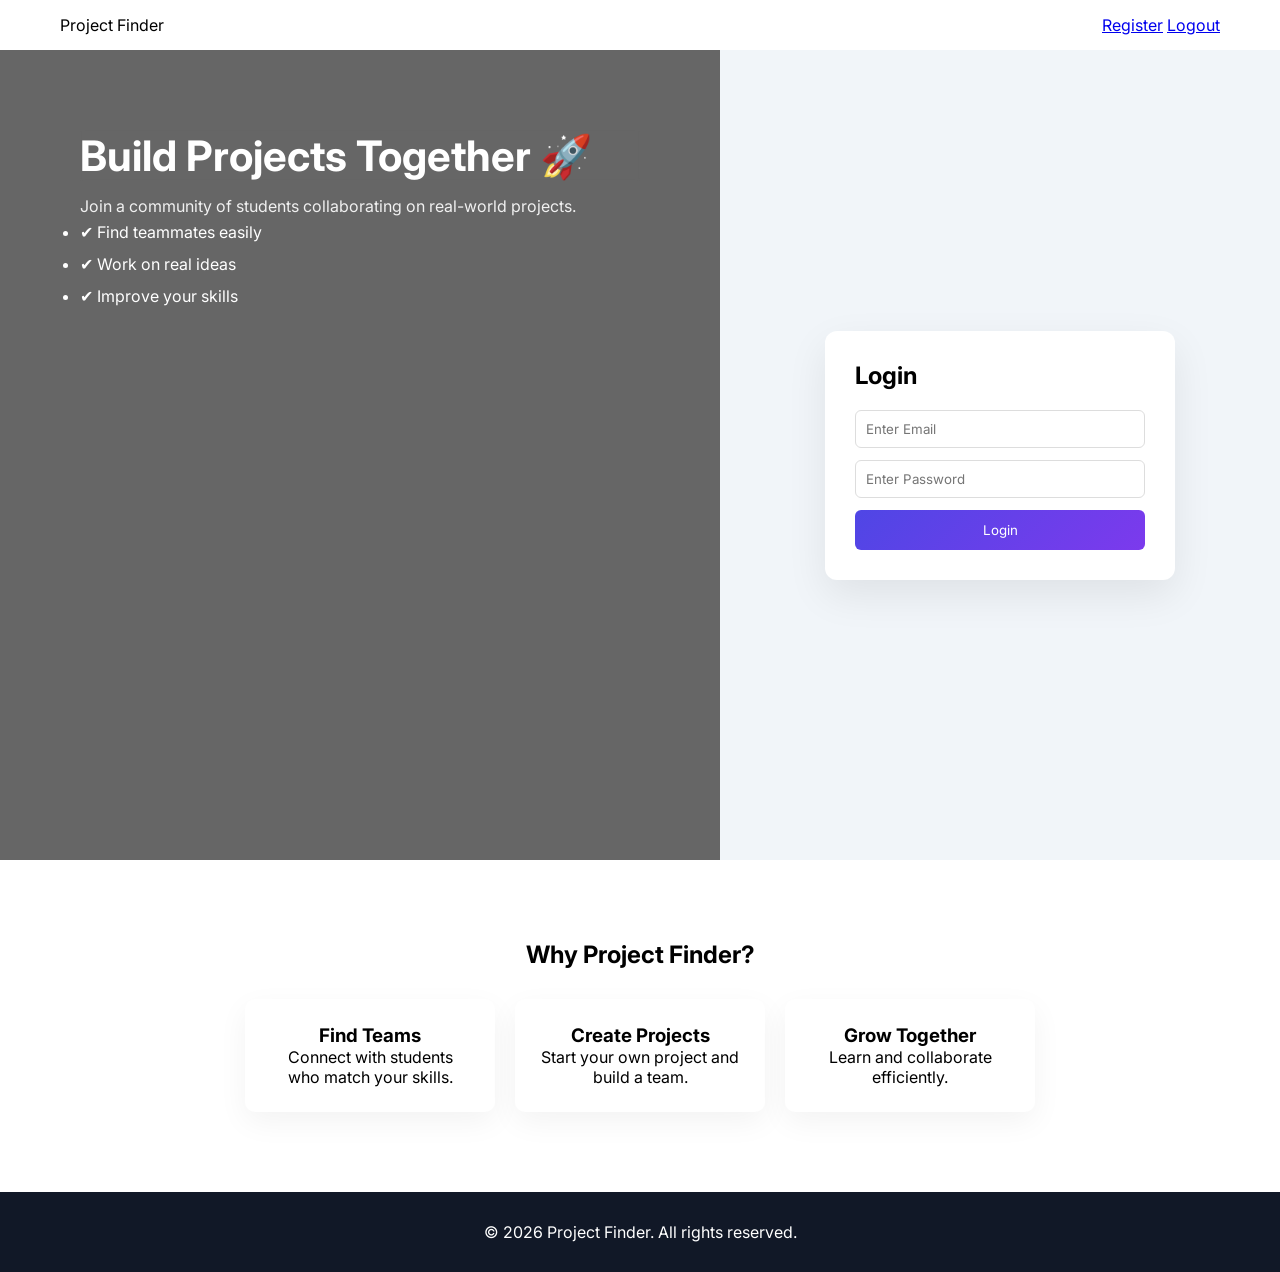
==== frontend/login.html @ ab64f3ff "added role selection" ====
<!DOCTYPE html>
<html>
<head>
  <meta charset="UTF-8">
  <title>Login - Project Finder</title>

  <link rel="stylesheet" href="../assets/css/login.css">

  <link href="https://fonts.googleapis.com/css2?family=Inter:wght@300;400;600&display=swap" rel="stylesheet">
</head>
<script>
function validateLogin() {
  const username = document.querySelector("input[name='username']").value.trim();
  const password = document.querySelector("input[name='password']").value.trim();

  if (username === "" || password === "") {
    alert("Please fill all fields");
    return false;
  }

  if (password.length < 4) {
    alert("Password must be at least 4 characters");
    return false;
  }

  return true;
}
</script>
<body>

<!-- NAVBAR -->
<div class="navbar">

  <div class="logo">Project Finder</div>

  <div class="nav-links">
    <a href="register.html">Register</a>
    <a href="../backend/logout.php">Logout</a>
  </div>

</div>
<!-- HERO -->
<section class="hero">

  <!-- LEFT -->
  <div class="left">
    <h1>Build Projects Together 🚀</h1>
    <p>Join a community of students collaborating on real-world projects.</p>

    <ul>
      <li>✔ Find teammates easily</li>
      <li>✔ Work on real ideas</li>
      <li>✔ Improve your skills</li>
    </ul>
  </div>

  <!-- RIGHT -->
  <div class="right">

    <div class="form-box">

      <h2>Login</h2>

      <form action="../backend/login.php" method="POST">

    <input type="email" name="email" placeholder="Enter Email" required>

    <input type="password" name="password" placeholder="Enter Password" required>

    <button type="submit">Login</button>

</form>
    </div>

  </div>

</section>

<!-- EXTRA SECTION -->
<section class="section">

  <h2>Why Project Finder?</h2>

  <div class="cards">

    <div class="card">
      <h3>Find Teams</h3>
      <p>Connect with students who match your skills.</p>
    </div>

    <div class="card">
      <h3>Create Projects</h3>
      <p>Start your own project and build a team.</p>
    </div>

    <div class="card">
      <h3>Grow Together</h3>
      <p>Learn and collaborate efficiently.</p>
    </div>

  </div>

</section>

<!-- FOOTER -->
<footer class="footer">
  <p>© 2026 Project Finder. All rights reserved.</p>
</footer>

</body>
</html>
---- assets/css/login.css ----
* {
  margin: 0;
  padding: 0;
  box-sizing: border-box;
  font-family: 'Inter', sans-serif;
}

/* NAVBAR */
.navbar {
  padding: 15px 60px;
  display: flex;
  justify-content: space-between;
  align-items: center;

  background: rgba(255,255,255,0.1);
  backdrop-filter: blur(10px);
}

/* HERO */
.hero {
  display: flex;
  min-height: 90vh;
}

/* LEFT */
.left {
  flex: 1;

  background: 
    linear-gradient(rgba(0,0,0,0.6), rgba(0,0,0,0.6)),
    url('../images/project-bg.jpg') no-repeat center;

  background-size: cover;

  color: white;
  padding: 80px;
}
.left h1 {
  font-size: 42px;
  margin-bottom: 15px;
  backdrop-filter: blur(2px);
}

.left p {
  opacity: 0.9;
}
.left ul {
  line-height: 2;
}

/* RIGHT */
.right {
  flex: 1;
  background: #f1f5f9;
  display: flex;
  justify-content: center;
  align-items: center;
}

/* FORM */
.form-box {
  width: 350px;
  background: white;
  padding: 30px;
  border-radius: 12px;
  box-shadow: 0 15px 40px rgba(0,0,0,0.08);
}

.form-box h2 {
  margin-bottom: 20px;
}

input {
  width: 100%;
  padding: 10px;
  margin-bottom: 12px;
  border-radius: 6px;
  border: 1px solid #ddd;
}

/* INPUT FOCUS */
input:focus {
  outline: none;
  border: 1px solid #6366f1;
  box-shadow: 0 0 5px rgba(99,102,241,0.3);
}

/* BUTTON */
button {
  width: 100%;
  padding: 12px;
  background: linear-gradient(135deg, #4f46e5, #7c3aed);
  color: white;
  border: none;
  border-radius: 6px;
  cursor: pointer;
}

button:hover {
  opacity: 0.9;
}

/* SECTION */
.section {
  padding: 80px;
  text-align: center;
}

.cards {
  display: flex;
  justify-content: center;
  gap: 20px;
  margin-top: 30px;
}

.card {
  background: white;
  padding: 25px;
  border-radius: 10px;
  width: 250px;
  box-shadow: 0 10px 30px rgba(0,0,0,0.05);
}

/* FOOTER */
.footer {
  text-align: center;
  padding: 30px;
  background: #111827;
  color: white;
}
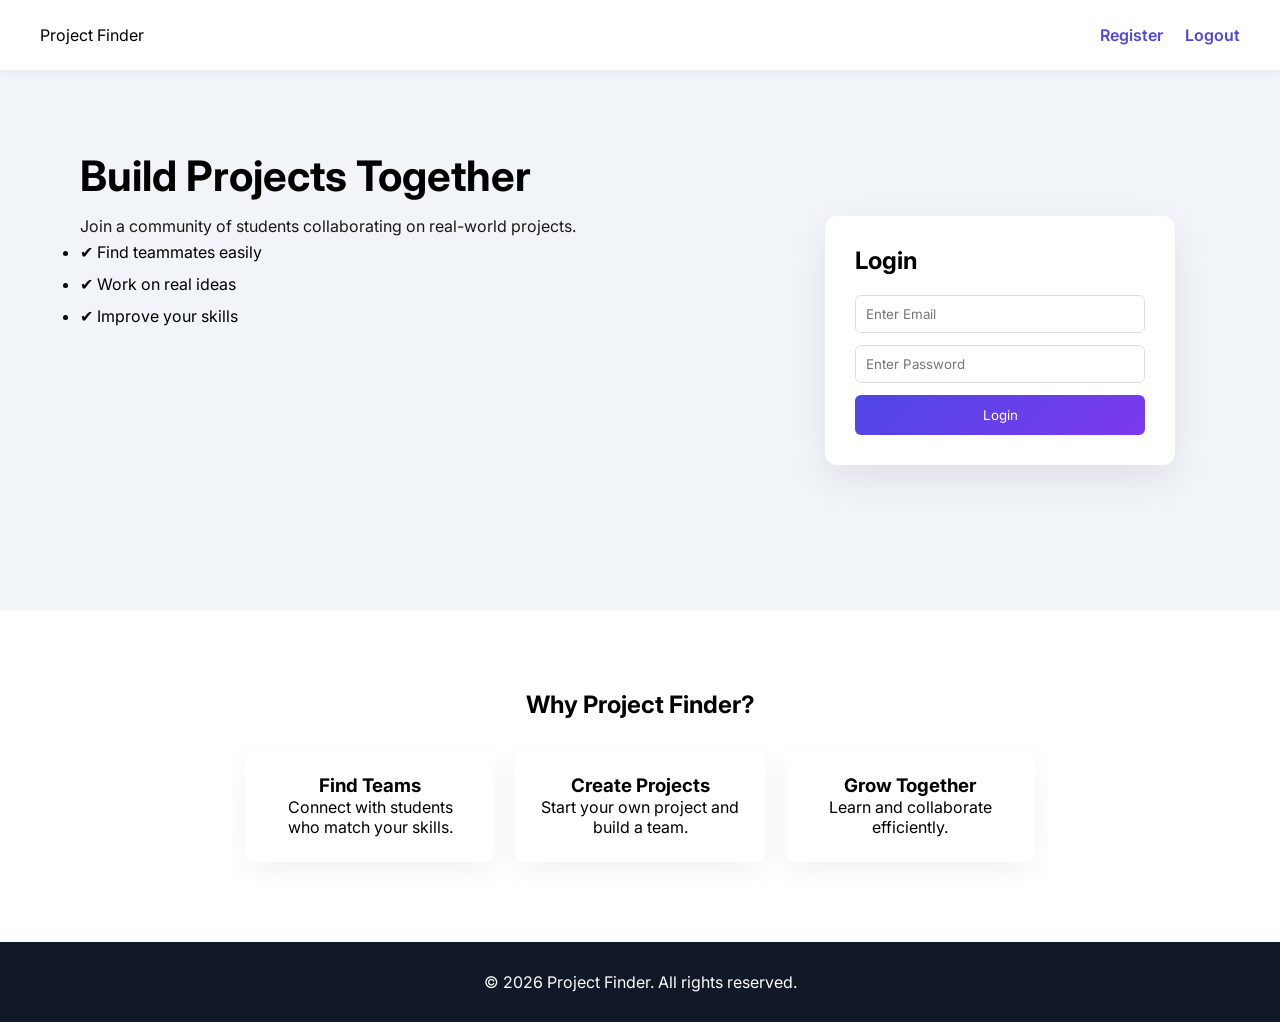
==== commit aedc04d0: "added user profile page" ====
--- a/frontend/login.html
+++ b/frontend/login.html
@@ -44,7 +44,7 @@
 
   <!-- LEFT -->
   <div class="left">
-    <h1>Build Projects Together 🚀</h1>
+    <h1>Build Projects Together </h1>
     <p>Join a community of students collaborating on real-world projects.</p>
 
     <ul>
--- a/assets/css/login.css
+++ b/assets/css/login.css
@@ -19,20 +19,20 @@
 /* HERO */
 .hero {
   display: flex;
-  min-height: 90vh;
+  min-height: 60vh;
 }
 
 /* LEFT */
 .left {
   flex: 1;
 
-  background: 
+  /* background: 
     linear-gradient(rgba(0,0,0,0.6), rgba(0,0,0,0.6)),
-    url('../images/project-bg.jpg') no-repeat center;
-
+    url('../images/project-bg.jpg') no-repeat center; */
+background: #f1f5f9;
   background-size: cover;
 
-  color: white;
+  
   padding: 80px;
 }
 .left h1 {
@@ -127,4 +127,26 @@
   padding: 30px;
   background: #111827;
   color: white;
-}+}
+/* Navbar */
+.navbar{
+    height:70px;
+    background:#ffffff;
+    display:flex;
+    justify-content:space-between;
+    align-items:center;
+    padding:0 40px;
+    box-shadow:0 2px 10px rgba(0,0,0,0.05);
+}
+
+.navbar h2{
+    font-size:28px;
+    font-weight:700;
+}
+
+.navbar a{
+    text-decoration:none;
+    color:#4f46e5;
+    font-weight:600;
+    margin-left:18px;
+}
